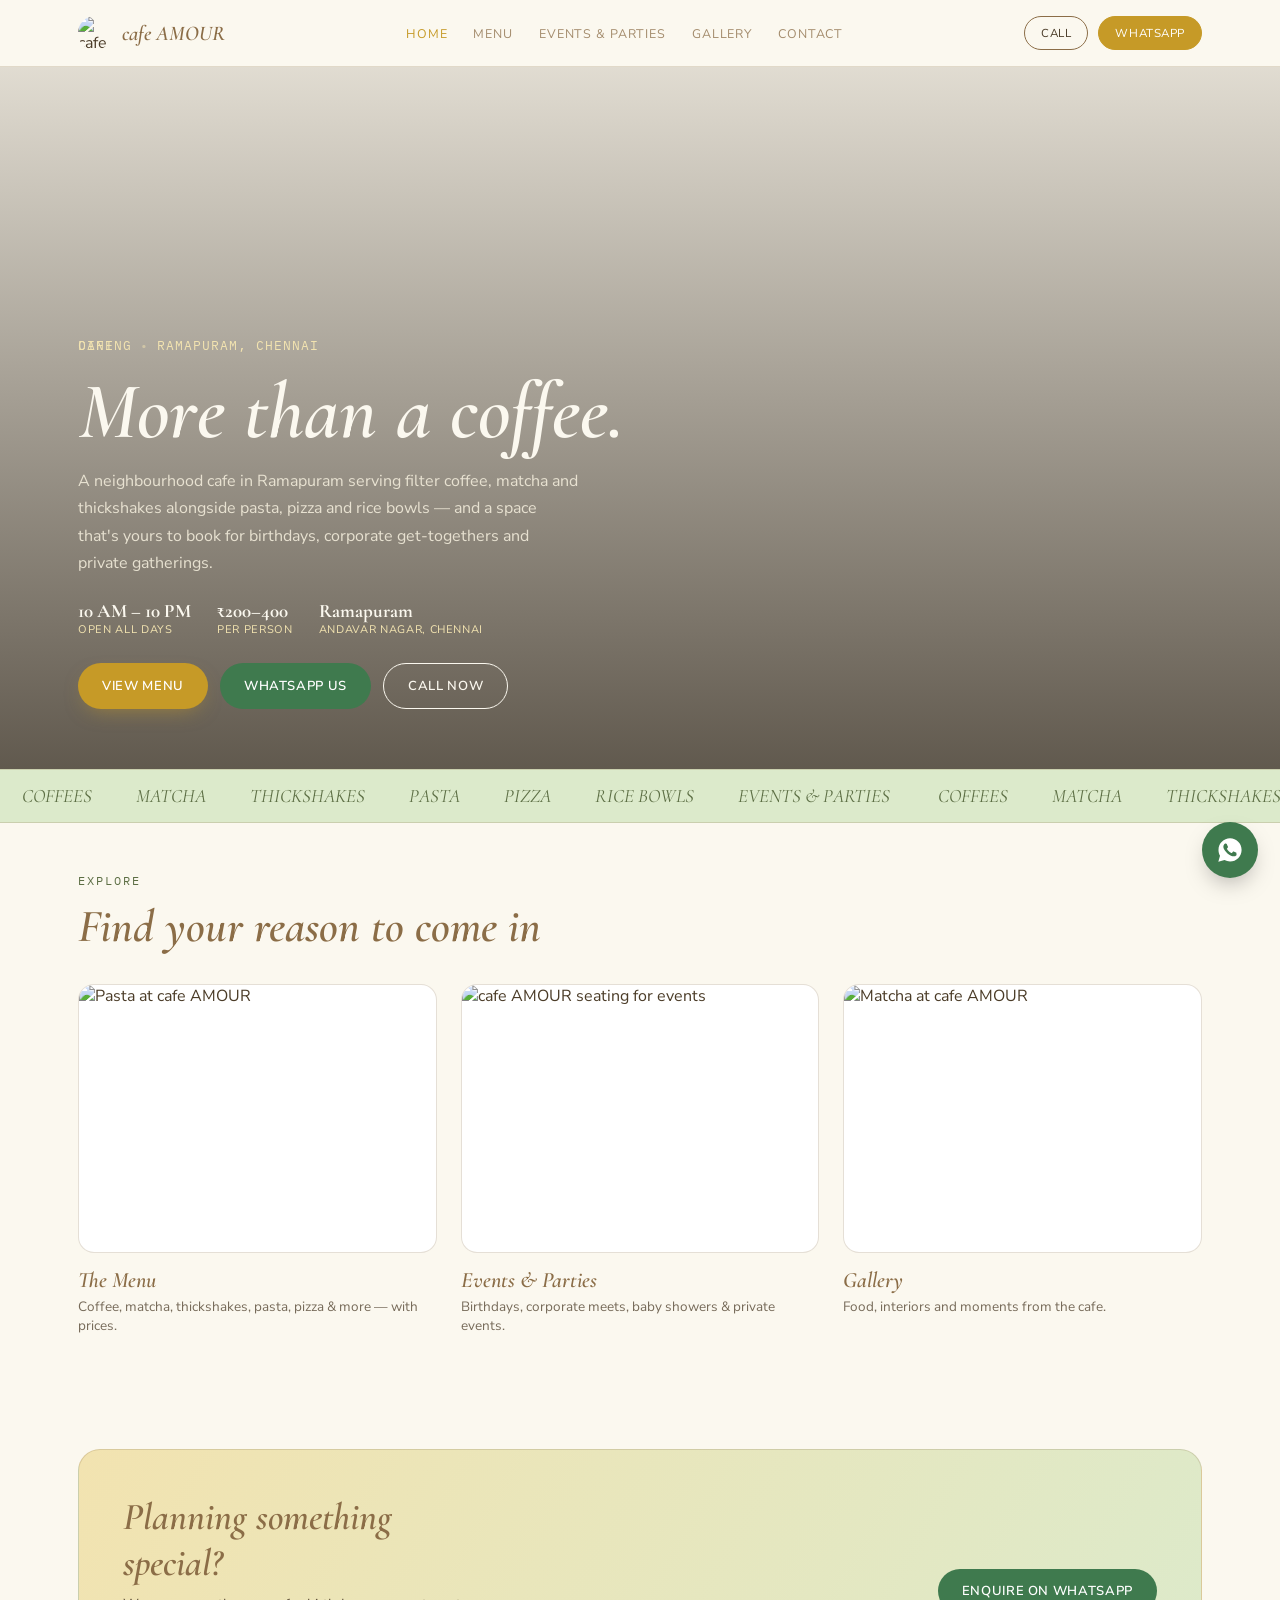
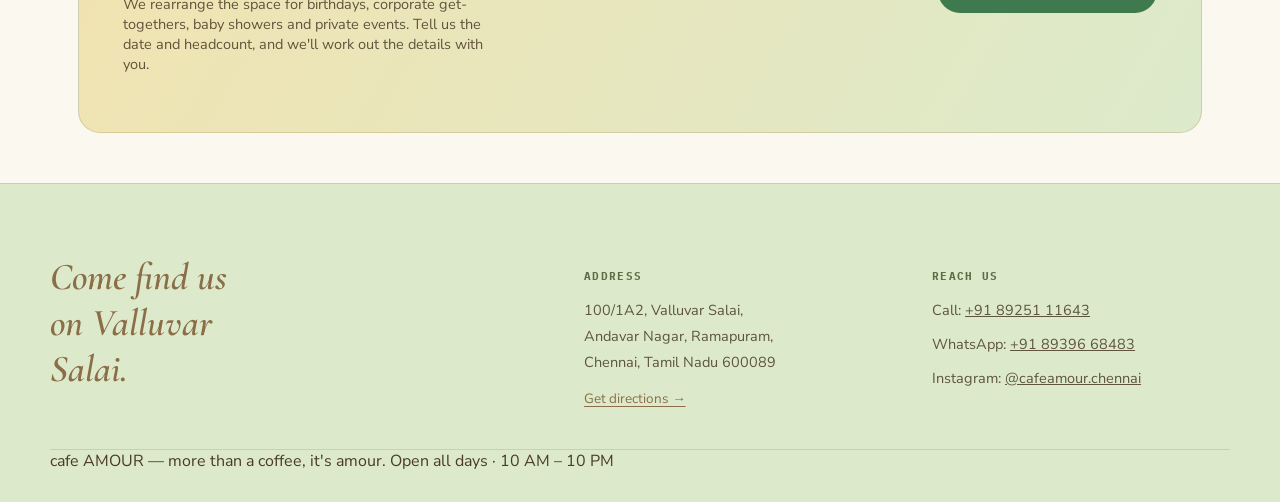
==== index.html @ 9b13d70b "commit changes" ====
<!DOCTYPE html>
<html lang="en">
<head>
<meta charset="UTF-8">
<meta name="viewport" content="width=device-width, initial-scale=1.0">
<title>cafe AMOUR — Cafe · Dining · Events | Ramapuram, Chennai</title>
<meta name="description" content="cafe AMOUR — cafe, dining and private events in Andavar Nagar, Ramapuram, Chennai. Open all days, 10 AM – 10 PM.">
<meta name="theme-color" content="#DCEACB">
<link rel="icon" href="images/logo.jpg">
<link rel="preconnect" href="https://fonts.googleapis.com">
<link href="https://fonts.googleapis.com/css2?family=Cormorant+Garamond:ital,wght@0,500;0,600;1,500;1,600&family=Nunito+Sans:opsz,wght@6..12,300;6..12,400;6..12,600;6..12,700&family=IBM+Plex+Mono:wght@400;500&display=swap" rel="stylesheet">
<link rel="stylesheet" href="styles.css">
<style>
  .strip{overflow:hidden;white-space:nowrap;padding:14px 0;background:var(--green);border-top:1px solid var(--brown-line);border-bottom:1px solid var(--brown-line);}
  .strip-track{display:inline-block;animation:scroll 26s linear infinite;}
  .strip:hover .strip-track{animation-play-state:paused;}
  @keyframes scroll{from{transform:translateX(0);}to{transform:translateX(-50%);}}
  .strip span{font-family:'Cormorant Garamond',serif;font-style:italic;font-size:19px;color:var(--green-ink);padding:0 22px;}

  .teaser-grid{display:grid;grid-template-columns:repeat(3,1fr);gap:24px;}
  .teaser{text-decoration:none;color:inherit;display:block;}
  .teaser .img-tile{aspect-ratio:4/3;margin-bottom:14px;}
  .teaser h3{font-size:22px;font-style:italic;color:var(--brown);}
  .teaser p{font-size:13.5px;color:var(--ink);opacity:0.75;margin-top:4px;}
  @media (max-width:820px){.teaser-grid{grid-template-columns:1fr;}}

  .events-cta{
    background:linear-gradient(120deg, var(--gold-light) 0%, var(--green) 100%);
    border-radius:22px;padding:44px;display:flex;align-items:center;justify-content:space-between;gap:30px;flex-wrap:wrap;
    border:1px solid var(--brown-line);
  }
  .events-cta h2{font-size:clamp(26px,4vw,38px);font-style:italic;color:var(--brown);max-width:16ch;}
  .events-cta p{font-size:14.5px;color:var(--ink);opacity:0.85;margin-top:8px;max-width:42ch;}
</style>
</head>
<body>

<header>
  <div class="nav-wrap">
    <a href="index.html" class="brand"><img src="images/logo.jpg" alt="cafe AMOUR logo"><b>cafe AMOUR</b></a>
    <nav><ul>
      <li><a href="index.html" class="current">Home</a></li>
      <li><a href="menu.html">Menu</a></li>
      <li><a href="events.html">Events &amp; Parties</a></li>
      <li><a href="gallery.html">Gallery</a></li>
      <li><a href="contact.html">Contact</a></li>
    </ul></nav>
    <div class="nav-actions">
      <a class="nav-cta" href="tel:+918925111643">Call</a>
      <a class="nav-cta solid" href="https://wa.me/918939668483?text=Hi%20cafe%20AMOUR%2C%20I%27d%20like%20to%20know%20more" target="_blank" rel="noopener">WhatsApp</a>
    </div>
    <button class="menu-toggle" aria-label="Menu">☰</button>
  </div>
</header>

<section class="video-hero">
  <video autoplay muted loop playsinline poster="videos/video-2-poster.jpg">
    <source src="videos/video-2.mp4" type="video/mp4">
  </video>
  <div class="video-hero-content">
    <div class="position-line">
      <span class="word-rotator" data-words="Cafe|Dining|Events"></span>
      <span class="sep">•</span><span>Ramapuram, Chennai</span>
    </div>
    <h1 class="letters">More than a coffee.</h1>
    <p>A neighbourhood cafe in Ramapuram serving filter coffee, matcha and thickshakes alongside pasta, pizza and rice bowls — and a space that's yours to book for birthdays, corporate get-togethers and private gatherings.</p>
    <div class="video-hero-meta">
      <div><b>10 AM – 10 PM</b><span>Open all days</span></div>
      <div><b>₹200–400</b><span>Per person</span></div>
      <div><b>Ramapuram</b><span>Andavar Nagar, Chennai</span></div>
    </div>
    <div class="video-hero-actions">
      <a class="btn btn-gold" href="menu.html">View Menu</a>
      <a class="btn btn-whatsapp" href="https://wa.me/918939668483?text=Hi%20cafe%20AMOUR%2C%20I%27d%20like%20to%20enquire" target="_blank" rel="noopener">WhatsApp Us</a>
      <a class="btn btn-outline" style="border-color:#FBF8EF;color:#FBF8EF;" href="tel:+918925111643">Call Now</a>
    </div>
  </div>
</section>

<div class="strip">
  <div class="strip-track">
    <span>COFFEES</span><span>MATCHA</span><span>THICKSHAKES</span><span>PASTA</span><span>PIZZA</span><span>RICE BOWLS</span><span>EVENTS &amp; PARTIES</span>
    <span>COFFEES</span><span>MATCHA</span><span>THICKSHAKES</span><span>PASTA</span><span>PIZZA</span><span>RICE BOWLS</span><span>EVENTS &amp; PARTIES</span>
  </div>
</div>

<section class="block reveal">
  <div class="section-head">
    <div class="eyebrow">Explore</div>
    <h2>Find your reason to come in</h2>
  </div>
  <div class="teaser-grid">
    <a class="teaser" href="menu.html">
      <div class="img-tile"><img src="images/food-creamy-pasta.jpg" alt="Pasta at cafe AMOUR"></div>
      <h3>The Menu</h3>
      <p>Coffee, matcha, thickshakes, pasta, pizza &amp; more — with prices.</p>
    </a>
    <a class="teaser" href="events.html">
      <div class="img-tile"><img src="images/interior-seating-1.jpg" alt="cafe AMOUR seating for events"></div>
      <h3>Events &amp; Parties</h3>
      <p>Birthdays, corporate meets, baby showers &amp; private events.</p>
    </a>
    <a class="teaser" href="gallery.html">
      <div class="img-tile"><img src="images/drink-matcha-1.jpg" alt="Matcha at cafe AMOUR"></div>
      <h3>Gallery</h3>
      <p>Food, interiors and moments from the cafe.</p>
    </a>
  </div>
</section>

<section class="block reveal">
  <div class="events-cta">
    <div>
      <h2>Planning something special?</h2>
      <p>We rearrange the space for birthdays, corporate get-togethers, baby showers and private events. Tell us the date and headcount, and we'll work out the details with you.</p>
    </div>
    <a class="btn btn-whatsapp" href="https://wa.me/918939668483?text=Hi%2C%20I%27d%20like%20to%20enquire%20about%20hosting%20an%20event%20at%20cafe%20AMOUR" target="_blank" rel="noopener">Enquire on WhatsApp</a>
  </div>
</section>

<footer id="visit">
  <div class="footer-inner">
    <div class="footer-grid">
      <div><h2>Come find us on Valluvar Salai.</h2></div>
      <div class="footer-col">
        <h4>Address</h4>
        <p>100/1A2, Valluvar Salai,<br>Andavar Nagar, Ramapuram,<br>Chennai, Tamil Nadu 600089</p>
        <a class="link-line" href="contact.html">Get directions →</a>
      </div>
      <div class="footer-col">
        <h4>Reach us</h4>
        <p>Call: <a href="tel:+918925111643">+91 89251 11643</a></p>
        <p>WhatsApp: <a href="https://wa.me/918939668483" target="_blank" rel="noopener">+91 89396 68483</a></p>
        <p>Instagram: <a href="https://instagram.com/cafeamour.chennai" target="_blank" rel="noopener">@cafeamour.chennai</a></p>
      </div>
    </div>
    <div class="bottom">
      <span>cafe AMOUR — more than a coffee, it's amour.</span>
      <span>Open all days · 10 AM – 10 PM</span>
    </div>
  </div>
</footer>

<a class="float-wa" href="https://wa.me/918939668483?text=Hi%20cafe%20AMOUR%2C%20I%27d%20like%20to%20know%20more" target="_blank" rel="noopener" aria-label="Chat on WhatsApp">
  <svg viewBox="0 0 24 24"><path d="M12.04 2C6.58 2 2.13 6.45 2.13 11.91c0 1.75.46 3.45 1.32 4.95L2 22l5.28-1.38c1.45.79 3.08 1.21 4.76 1.21h.01c5.46 0 9.9-4.45 9.9-9.91C21.96 6.45 17.5 2 12.04 2zm5.8 14.03c-.24.68-1.4 1.3-1.93 1.34-.5.05-1.13.07-1.83-.11-.42-.11-.96-.3-1.65-.6-2.9-1.25-4.79-4.17-4.94-4.36-.15-.2-1.18-1.57-1.18-3 0-1.42.75-2.12 1.02-2.41.27-.29.58-.36.78-.36.2 0 .39 0 .56.01.18.01.42-.07.66.5.24.58.83 1.99.9 2.13.07.15.12.32.02.51-.09.2-.14.32-.28.49-.14.17-.29.38-.42.51-.14.14-.28.29-.12.57.16.28.71 1.17 1.53 1.9 1.05.94 1.94 1.23 2.22 1.37.28.14.44.12.6-.07.16-.2.68-.79.87-1.06.18-.28.36-.23.6-.14.24.09 1.53.72 1.79.85.26.14.44.2.5.32.06.11.06.65-.18 1.33z"/></svg>
</a>

<script src="script.js"></script>
</body>
</html>
---- styles.css ----
/* cafe AMOUR — shared styles */
:root{
  --bg:#FBF8EF;
  --paper:#FFFFFF;
  --green:#DCEACB;
  --green-deep:#8FA872;
  --green-ink:#5C6E44;
  --brown:#8B6D47;
  --brown-soft:#C9A66B;
  --brown-line: rgba(139,109,71,0.22);
  --gold:#C69A27;
  --gold-light:#F2E3B0;
  --ink:#4A3B27;
}
*{box-sizing:border-box;}
html{scroll-behavior:smooth;overflow-x:hidden;}
body{
  margin:0;background:var(--bg);color:var(--ink);
  font-family:'Nunito Sans', sans-serif;font-weight:400;
  -webkit-font-smoothing:antialiased;overflow-x:hidden;
}
h1,h2,h3,.serif{font-family:'Cormorant Garamond', serif;font-weight:600;margin:0;}
.mono{font-family:'IBM Plex Mono', monospace;}
a{color:inherit;}
img{display:block;max-width:100%;}
::selection{background:var(--gold-light);color:var(--ink);}

@media (prefers-reduced-motion: reduce){ *{animation:none !important; transition:none !important;} }

.reveal{opacity:0;transform:translateY(24px);transition:opacity .7s ease, transform .7s ease;}
.reveal.in-view{opacity:1;transform:translateY(0);}

/* ---------- animated letters ---------- */
.letters{display:inline-block;}
.letters span{display:inline-block;opacity:0;transform:translateY(0.6em) rotate(4deg);animation:letterIn .7s cubic-bezier(.2,.8,.2,1) forwards;}
@keyframes letterIn{to{opacity:1;transform:translateY(0) rotate(0deg);}}

/* ---------- word rotator ---------- */
.word-rotator{position:relative;display:inline-block;min-width:1ch;vertical-align:top;}
.word-rotator span{position:absolute;left:0;top:0;white-space:nowrap;opacity:0;transform:translateY(100%);transition:opacity .5s ease, transform .5s ease;}
.word-rotator span.active{position:relative;opacity:1;transform:translateY(0);}
.word-rotator span.leaving{opacity:0;transform:translateY(-100%);}

/* ---------- video hero ---------- */
.video-hero{position:relative;min-height:78vh;display:flex;align-items:flex-end;overflow:hidden;}
.video-hero video{position:absolute;inset:0;width:100%;height:100%;object-fit:cover;z-index:0;}
.video-hero::after{content:"";position:absolute;inset:0;background:linear-gradient(180deg, rgba(74,59,39,0.15) 0%, rgba(45,36,24,0.75) 100%);z-index:1;}
.video-hero-content{position:relative;z-index:2;max-width:1180px;margin:0 auto;padding:60px 28px 60px;width:100%;color:#FBF8EF;}
.video-hero .position-line{display:flex;gap:8px;align-items:center;font-family:'IBM Plex Mono',monospace;font-size:12.5px;letter-spacing:0.08em;text-transform:uppercase;color:var(--gold-light);margin-bottom:18px;}
.video-hero .position-line span.sep{opacity:0.5;}
.video-hero h1{font-size:clamp(42px,7vw,80px);font-style:italic;line-height:1.02;color:#FBF8EF;}
.video-hero p{margin-top:16px;font-size:16px;line-height:1.7;color:#EFE9D8;opacity:0.92;max-width:50ch;}
.video-hero-meta{display:flex;gap:26px;margin-top:22px;flex-wrap:wrap;font-size:14px;}
.video-hero-meta div{display:flex;flex-direction:column;}
.video-hero-meta b{font-family:'Cormorant Garamond',serif;font-size:19px;color:#FBF8EF;}
.video-hero-meta span{font-size:11px;letter-spacing:0.06em;text-transform:uppercase;color:var(--gold-light);}
.video-hero-actions{display:flex;gap:12px;margin-top:26px;flex-wrap:wrap;}

/* ---------- inline video blocks ---------- */
.video-block{border-radius:20px;overflow:hidden;border:1px solid var(--brown-line);position:relative;background:#000;}
.video-block video{width:100%;display:block;}
.video-caption{position:absolute;left:0;right:0;bottom:0;padding:16px 20px;background:linear-gradient(0deg, rgba(0,0,0,0.55), transparent);color:#fff;font-size:13px;letter-spacing:0.03em;}

/* ---------- nav ---------- */
header{position:sticky;top:0;z-index:60;background:rgba(251,248,239,0.92);backdrop-filter:blur(7px);border-bottom:1px solid var(--brown-line);}
.nav-wrap{max-width:1180px;margin:0 auto;padding:16px 28px;display:flex;align-items:center;justify-content:space-between;gap:20px;}
.brand{display:flex;align-items:center;gap:10px;text-decoration:none;flex-shrink:0;}
.brand img{width:34px;height:34px;border-radius:50%;object-fit:cover;}
.brand b{font-family:'Cormorant Garamond', serif;font-style:italic;font-size:21px;color:var(--brown);font-weight:600;}
nav ul{list-style:none;display:flex;gap:26px;margin:0;padding:0;flex-wrap:wrap;}
nav a{font-size:12.5px;letter-spacing:0.07em;text-transform:uppercase;text-decoration:none;color:var(--brown);opacity:0.78;position:relative;}
nav a::after{content:"";position:absolute;left:0;right:0;bottom:-5px;height:2px;background:var(--gold);transform:scaleX(0);transform-origin:left;transition:transform .3s ease;}
nav a:hover{opacity:1;} nav a:hover::after{transform:scaleX(1);}
nav a.current{opacity:1;color:var(--gold);}
.nav-actions{display:flex;gap:10px;flex-shrink:0;}
.nav-cta{
  border:1.4px solid var(--brown);padding:8px 16px;font-size:11.5px;letter-spacing:0.05em;text-transform:uppercase;
  text-decoration:none;border-radius:22px;white-space:nowrap;
}
.nav-cta.solid{background:var(--gold);border-color:var(--gold);color:var(--paper);}
.menu-toggle{display:none;background:none;border:none;font-size:26px;color:var(--brown);cursor:pointer;padding:8px 10px;line-height:1;}
@media (max-width:900px){
  nav ul{
    display:none;position:absolute;top:100%;left:0;right:0;background:var(--paper);
    flex-direction:column;gap:0;padding:6px 28px;border-bottom:1px solid var(--brown-line);
    box-shadow:0 16px 30px -14px rgba(74,59,39,0.25);max-height:80vh;overflow-y:auto;
  }
  nav ul.open{display:flex;}
  nav ul li{padding:0;border-bottom:1px dashed var(--brown-line);}
  nav ul li:last-child{border-bottom:none;}
  nav ul li a{
    display:block;padding:16px 4px;font-size:14.5px;font-weight:700;color:var(--brown);
    opacity:1;letter-spacing:0.06em;
  }
  nav ul li a.current{color:var(--gold);}
  nav ul li a:active{background:var(--green);border-radius:8px;}
  .menu-toggle{display:block;}
  header{position:sticky;}
  .nav-wrap{position:relative;flex-wrap:wrap;}
}
@media (max-width:520px){
  .nav-actions .nav-cta:not(.solid){display:none;}
}
@media (max-width:600px){
  .btn{padding:14px 22px;font-size:12.5px;width:100%;justify-content:center;}
  .video-hero-actions,.hero-actions,.cta-buttons{flex-direction:column;align-items:stretch;}
  section.block{padding:44px 20px;}
  .page-hero{padding:44px 20px 16px;}
  .video-hero-content{padding:40px 20px 44px;}
  .float-wa{width:52px;height:52px;bottom:16px;right:16px;}
}

/* ---------- buttons ---------- */
.btn{
  display:inline-flex;align-items:center;gap:8px;padding:13px 24px;border-radius:28px;
  font-size:13px;letter-spacing:0.05em;text-transform:uppercase;text-decoration:none;font-weight:600;
  transition:transform .22s ease, box-shadow .22s ease;
}
.btn:hover{transform:translateY(-2px);}
.btn-gold{background:var(--gold);color:var(--paper);box-shadow:0 8px 20px -8px rgba(198,154,39,0.55);}
.btn-outline{border:1.4px solid var(--brown);color:var(--brown);}
.btn-outline:hover{background:var(--brown);color:var(--paper);}
.btn-whatsapp{background:#3f7a4e;color:var(--paper);}

/* ---------- floating whatsapp ---------- */
.float-wa{
  position:fixed;bottom:22px;right:22px;z-index:80;width:56px;height:56px;border-radius:50%;
  background:#3f7a4e;display:flex;align-items:center;justify-content:center;box-shadow:0 10px 24px -8px rgba(0,0,0,0.35);
  text-decoration:none;
}
.float-wa svg{width:28px;height:28px;fill:#fff;}

/* ---------- page hero (shared shape across inner pages) ---------- */
.page-hero{max-width:1180px;margin:0 auto;padding:60px 28px 20px;}
.page-hero .eyebrow{font-family:'IBM Plex Mono',monospace;font-size:12px;letter-spacing:0.18em;text-transform:uppercase;color:var(--green-ink);margin-bottom:14px;}
.page-hero h1{font-size:clamp(38px,6vw,64px);font-style:italic;color:var(--brown);}
.page-hero p{margin-top:14px;max-width:60ch;font-size:16px;line-height:1.7;color:var(--ink);opacity:0.85;}

/* ---------- sections ---------- */
section.block{max-width:1180px;margin:0 auto;padding:50px 28px;}
.section-head{margin-bottom:30px;}
.section-head .eyebrow{font-family:'IBM Plex Mono',monospace;font-size:12px;letter-spacing:0.16em;text-transform:uppercase;color:var(--green-ink);margin-bottom:10px;}
.section-head h2{font-size:clamp(30px,4.5vw,46px);font-style:italic;color:var(--brown);}

/* ---------- cards ---------- */
.card{background:var(--paper);border:1px solid var(--brown-line);border-radius:18px;padding:30px;position:relative;}
.card::before{content:"";position:absolute;top:16px;left:-1px;width:4px;height:calc(100% - 32px);background:var(--green);border-radius:4px;}

/* ---------- image tiles ---------- */
.img-tile{border-radius:16px;overflow:hidden;border:1px solid var(--brown-line);background:var(--paper);}
.img-tile img{width:100%;height:100%;object-fit:cover;display:block;transition:transform .5s ease;}
.img-tile:hover img{transform:scale(1.06);}

/* ---------- footer ---------- */
footer{background:var(--green);color:var(--ink);padding:70px 28px 30px;border-top:1px solid var(--brown-line);}
.footer-inner{max-width:1180px;margin:0 auto;}
.footer-grid{display:grid;grid-template-columns:1.3fr 0.8fr 0.8fr;gap:50px;padding-bottom:40px;border-bottom:1px solid var(--brown-line);}
.footer-grid h2{font-family:'Cormorant Garamond',serif;font-style:italic;font-size:clamp(26px,4vw,38px);max-width:11ch;color:var(--brown);}
.footer-col h4{font-family:'IBM Plex Mono',monospace;font-size:11px;letter-spacing:0.12em;text-transform:uppercase;color:var(--green-ink);margin-bottom:14px;}
.footer-col p{font-size:14.5px;line-height:1.8;color:var(--ink);opacity:0.85;margin:0 0 8px;}
.footer-col a.link-line{display:inline-flex;gap:6px;margin-top:6px;font-size:13.5px;text-decoration:underline;text-underline-offset:3px;color:var(--brown);}
.social-row{display:flex;gap:12px;margin-top:14px;}
.social-row a{width:38px;height:38px;border-radius:50%;border:1.4px solid var(--brown);display:flex;align-items:center;justify-content:center;text-decoration:none;}
.social-row svg{width:18px;height:18px;fill:var(--brown);}
.bottom-bar{max-width:1180px;margin:0 auto;padding-top:22px;display:flex;justify-content:space-between;flex-wrap:wrap;gap:10px;font-family:'IBM Plex Mono',monospace;font-size:11px;opacity:0.6;}

@media (max-width:820px){
  .footer-grid{grid-template-columns:1fr;gap:30px;}
}
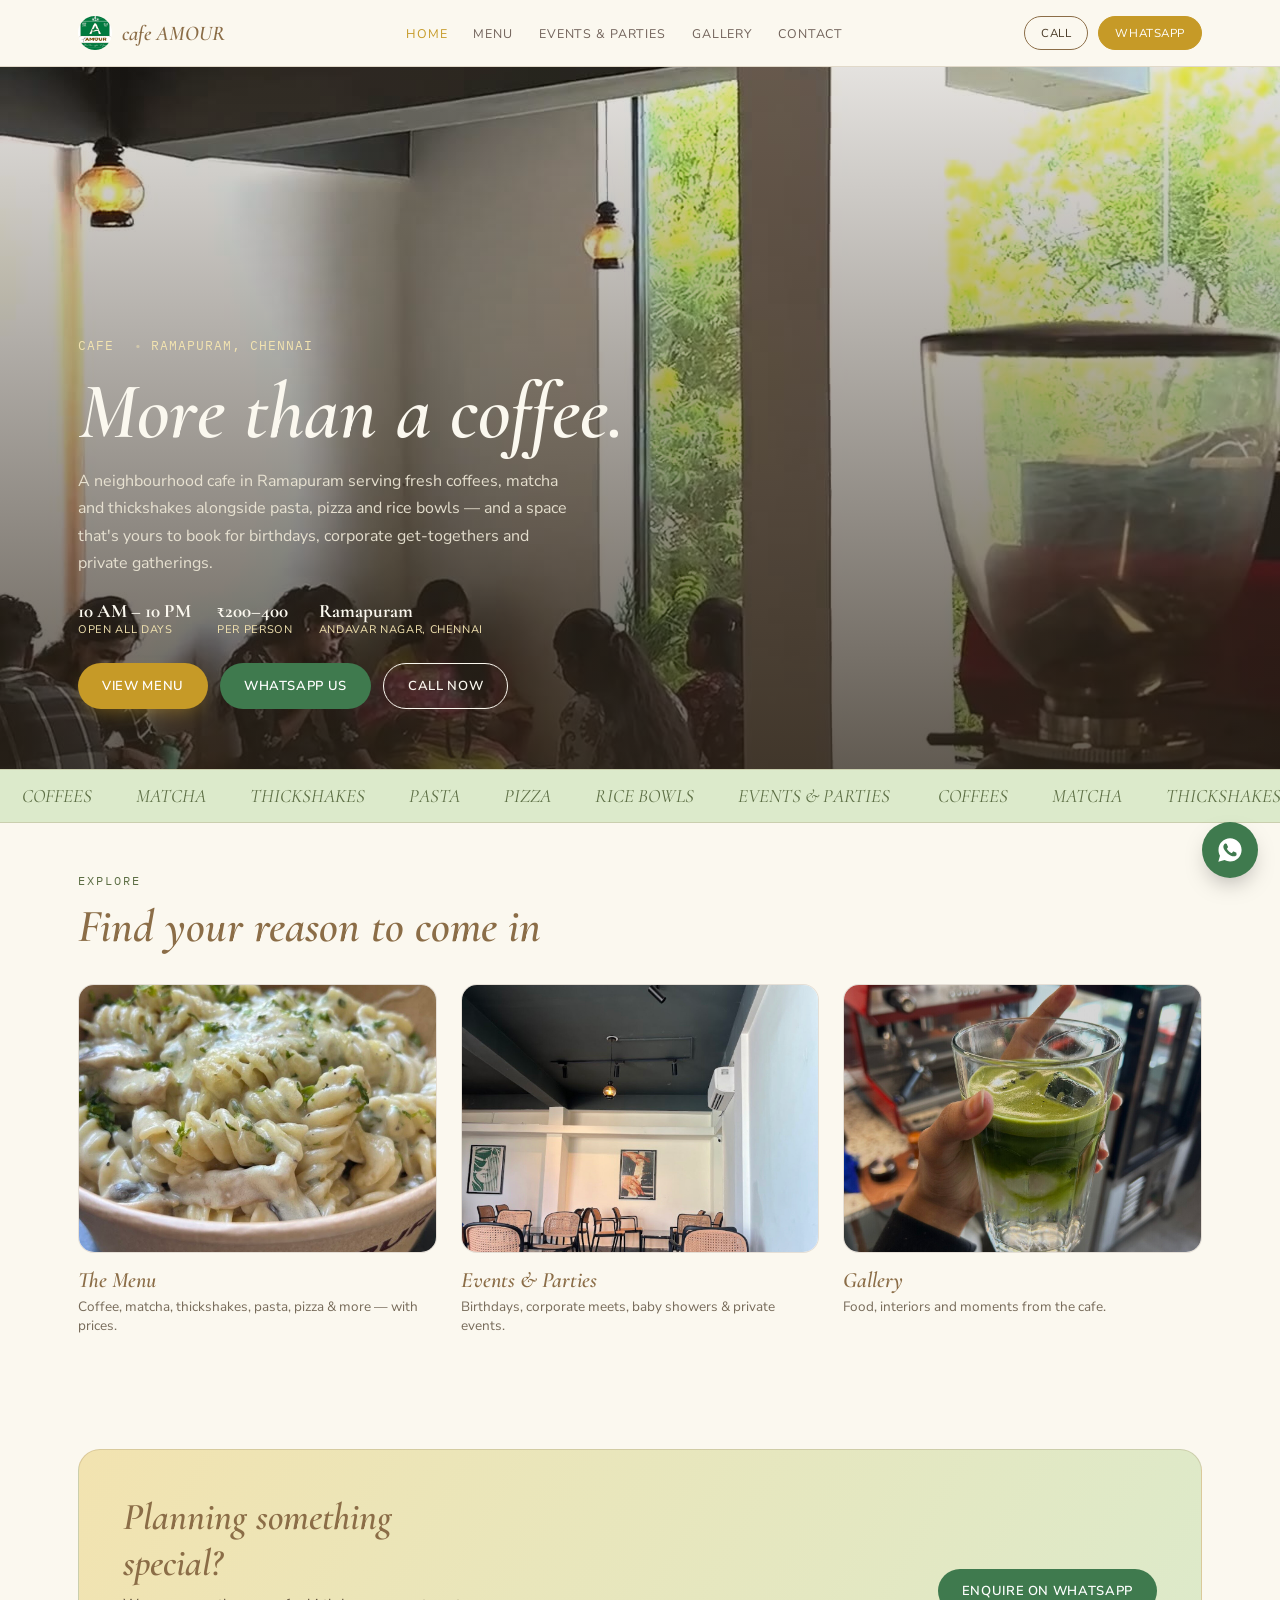
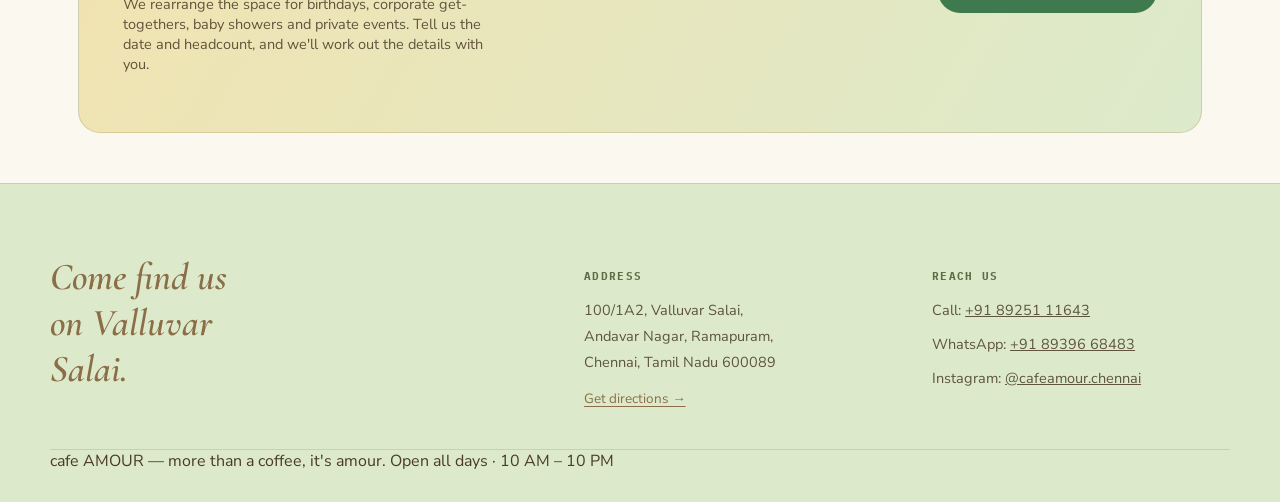
==== commit f75ad4cb: "Update homepage hero text and fix mobile marquee animation (6aa12d70de3f765b101205e1)" ====
--- a/index.html
+++ b/index.html
@@ -12,10 +12,11 @@
 <link rel="stylesheet" href="styles.css">
 <style>
   .strip{overflow:hidden;white-space:nowrap;padding:14px 0;background:var(--green);border-top:1px solid var(--brown-line);border-bottom:1px solid var(--brown-line);}
-  .strip-track{display:inline-block;animation:scroll 26s linear infinite;}
-  .strip:hover .strip-track{animation-play-state:paused;}
-  @keyframes scroll{from{transform:translateX(0);}to{transform:translateX(-50%);}}
+  .strip-track{display:inline-block;animation:scroll 15s linear infinite;}
+  @media (hover:hover){.strip:hover .strip-track{animation-play-state:paused;}}
+  @keyframes scroll{0%{transform:translateX(0);}100%{transform:translateX(-50%);}}
   .strip span{font-family:'Cormorant Garamond',serif;font-style:italic;font-size:19px;color:var(--green-ink);padding:0 22px;}
+  @media (max-width:768px){.strip-track{animation:scroll 15s linear infinite;}}
 
   .teaser-grid{display:grid;grid-template-columns:repeat(3,1fr);gap:24px;}
   .teaser{text-decoration:none;color:inherit;display:block;}
@@ -63,7 +64,7 @@
       <span class="sep">•</span><span>Ramapuram, Chennai</span>
     </div>
     <h1 class="letters">More than a coffee.</h1>
-    <p>A neighbourhood cafe in Ramapuram serving filter coffee, matcha and thickshakes alongside pasta, pizza and rice bowls — and a space that's yours to book for birthdays, corporate get-togethers and private gatherings.</p>
+    <p>A neighbourhood cafe in Ramapuram serving fresh coffees, matcha and thickshakes alongside pasta, pizza and rice bowls — and a space that's yours to book for birthdays, corporate get-togethers and private gatherings.</p>
     <div class="video-hero-meta">
       <div><b>10 AM – 10 PM</b><span>Open all days</span></div>
       <div><b>₹200–400</b><span>Per person</span></div>
--- a/styles.css
+++ b/styles.css
@@ -6,6 +6,7 @@
   --green-deep:#8FA872;
   --green-ink:#5C6E44;
   --brown:#8B6D47;
+  --nav-ink:#4A382F;
   --brown-soft:#C9A66B;
   --brown-line: rgba(139,109,71,0.22);
   --gold:#C69A27;
@@ -68,7 +69,7 @@
 .brand img{width:34px;height:34px;border-radius:50%;object-fit:cover;}
 .brand b{font-family:'Cormorant Garamond', serif;font-style:italic;font-size:21px;color:var(--brown);font-weight:600;}
 nav ul{list-style:none;display:flex;gap:26px;margin:0;padding:0;flex-wrap:wrap;}
-nav a{font-size:12.5px;letter-spacing:0.07em;text-transform:uppercase;text-decoration:none;color:var(--brown);opacity:0.78;position:relative;}
+nav a{font-size:12.5px;letter-spacing:0.07em;text-transform:uppercase;text-decoration:none;color:var(--nav-ink);opacity:0.78;position:relative;}
 nav a::after{content:"";position:absolute;left:0;right:0;bottom:-5px;height:2px;background:var(--gold);transform:scaleX(0);transform-origin:left;transition:transform .3s ease;}
 nav a:hover{opacity:1;} nav a:hover::after{transform:scaleX(1);}
 nav a.current{opacity:1;color:var(--gold);}
@@ -89,7 +90,7 @@
   nav ul li{padding:0;border-bottom:1px dashed var(--brown-line);}
   nav ul li:last-child{border-bottom:none;}
   nav ul li a{
-    display:block;padding:16px 4px;font-size:14.5px;font-weight:700;color:var(--brown);
+    display:block;padding:16px 4px;font-size:14.5px;font-weight:700;color:var(--nav-ink);
     opacity:1;letter-spacing:0.06em;
   }
   nav ul li a.current{color:var(--gold);}
